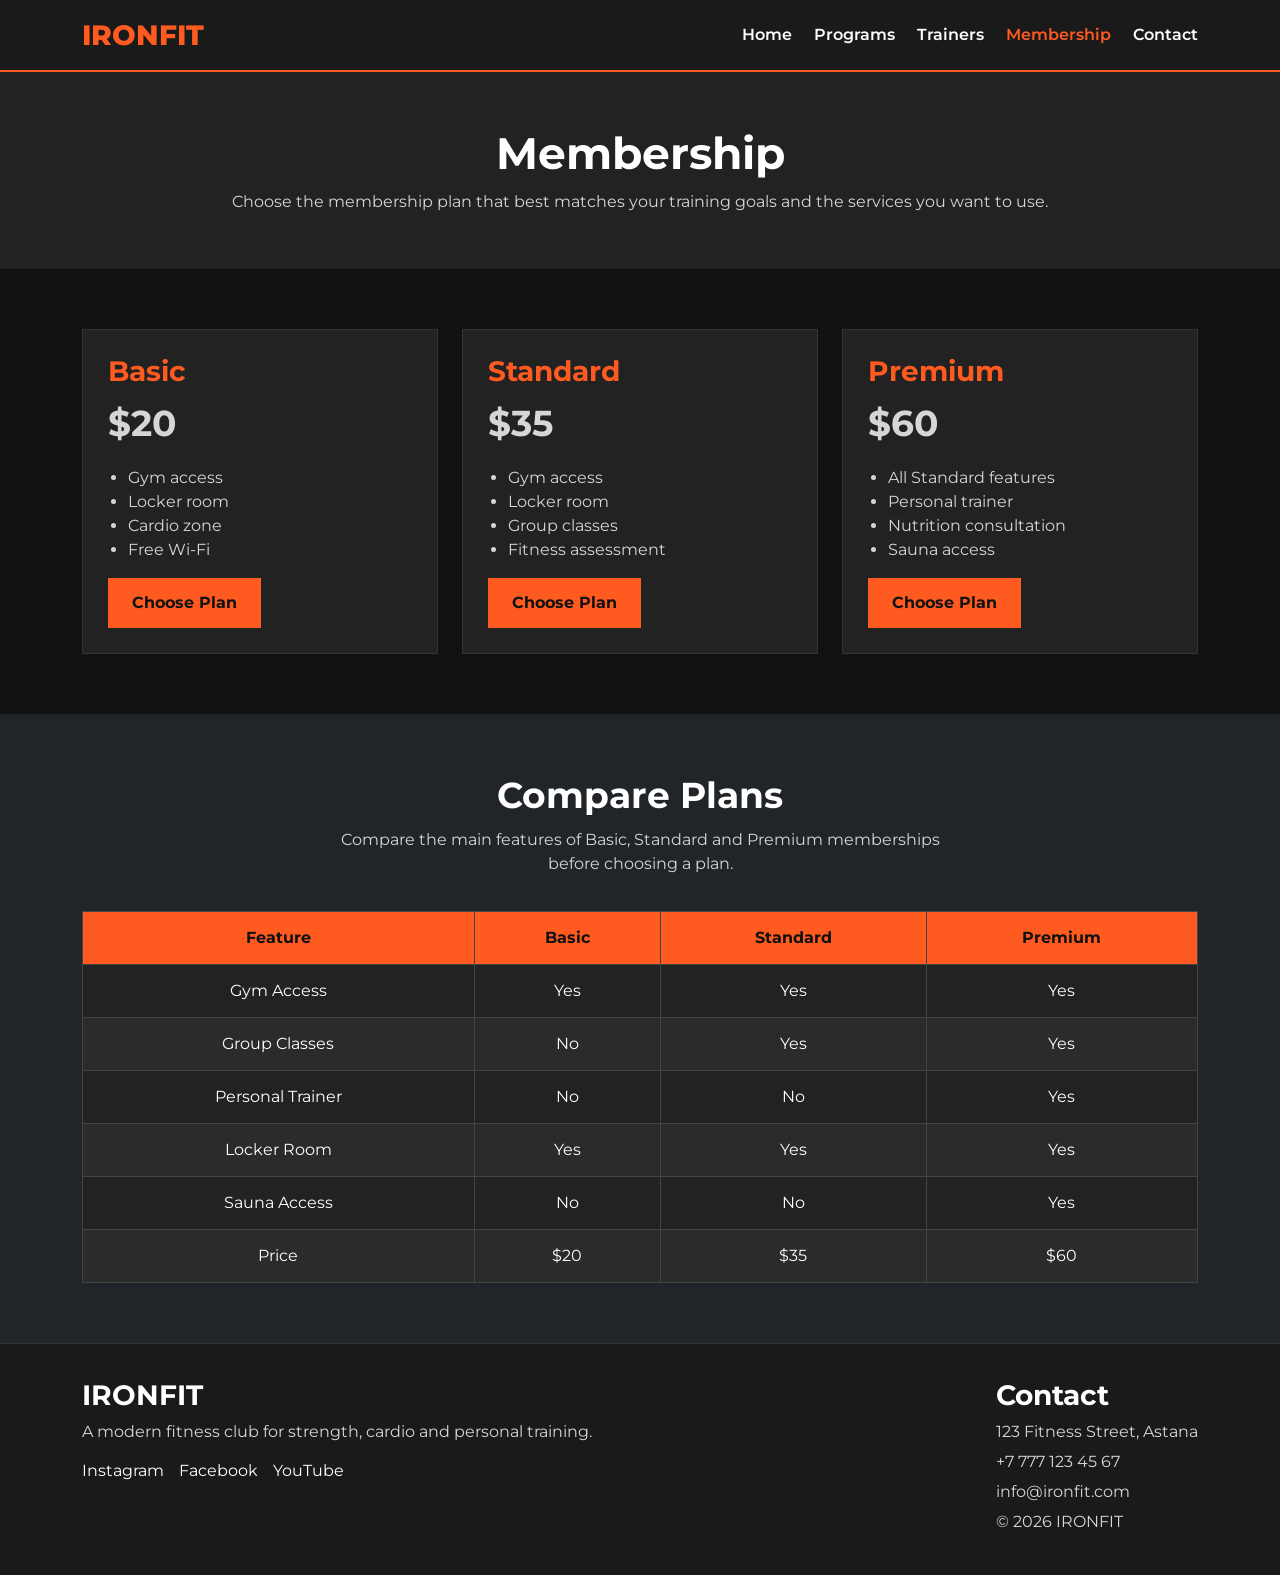
==== membership.html @ 2c19ec23 "Add files via upload" ====
<!DOCTYPE html>
<html lang="en">
<head>
    <meta charset="UTF-8">
    <meta name="viewport" content="width=device-width, initial-scale=1.0">
    <title>IRONFIT | Membership</title>
    <link rel="preconnect" href="https://fonts.googleapis.com">
    <link rel="preconnect" href="https://fonts.gstatic.com" crossorigin>
    <link href="https://fonts.googleapis.com/css2?family=Montserrat:wght@400;600;700;800&display=swap" rel="stylesheet">
    <link href="https://cdn.jsdelivr.net/npm/bootstrap@5.3.8/dist/css/bootstrap.min.css" rel="stylesheet">
    <link rel="stylesheet" href="css/style.css">
</head>
<body>
    <header class="site-header">
        <div class="container header-content">
            <a class="logo" href="index.html">IRONFIT</a>
            <nav>
                <ul class="nav-list">
                    <li><a href="index.html">Home</a></li>
                    <li><a href="programs.html">Programs</a></li>
                    <li><a href="trainers.html">Trainers</a></li>
                    <li><a class="active" href="membership.html">Membership</a></li>
                    <li><a href="contact.html">Contact</a></li>
                </ul>
            </nav>
        </div>
    </header>

    <main>
        <section class="page-title">
            <div class="container">
                <h1>Membership</h1>
                <p>Choose the membership plan that best matches your training goals and the services you want to use.</p>
            </div>
        </section>

        <section class="section">
            <div class="container">
                <div class="row g-4">
                    <div class="col-lg-4 col-md-6 col-12">
                        <article class="plan-card">
                            <h3>Basic</h3>
                            <p class="price">$20</p>
                            <ul>
                                <li>Gym access</li>
                                <li>Locker room</li>
                                <li>Cardio zone</li>
                                <li>Free Wi-Fi</li>
                            </ul>
                            <a class="btn-main" href="contact.html">Choose Plan</a>
                        </article>
                    </div>

                    <div class="col-lg-4 col-md-6 col-12">
                        <article class="plan-card">
                            <h3>Standard</h3>
                            <p class="price">$35</p>
                            <ul>
                                <li>Gym access</li>
                                <li>Locker room</li>
                                <li>Group classes</li>
                                <li>Fitness assessment</li>
                            </ul>
                            <a class="btn-main" href="contact.html">Choose Plan</a>
                        </article>
                    </div>

                    <div class="col-lg-4 col-md-6 col-12">
                        <article class="plan-card">
                            <h3>Premium</h3>
                            <p class="price">$60</p>
                            <ul>
                                <li>All Standard features</li>
                                <li>Personal trainer</li>
                                <li>Nutrition consultation</li>
                                <li>Sauna access</li>
                            </ul>
                            <a class="btn-main" href="contact.html">Choose Plan</a>
                        </article>
                    </div>
                </div>
            </div>
        </section>

        <section class="section bg-dark">
            <div class="container">
                <div class="section-title">
                    <h2>Compare Plans</h2>
                    <p>Compare the main features of Basic, Standard and Premium memberships before choosing a plan.</p>
                </div>

                <div class="table-box">
                    <table class="compare-table">
                        <thead>
                            <tr>
                                <th>Feature</th>
                                <th>Basic</th>
                                <th>Standard</th>
                                <th>Premium</th>
                            </tr>
                        </thead>
                        <tbody>
                            <tr>
                                <td>Gym Access</td>
                                <td>Yes</td>
                                <td>Yes</td>
                                <td>Yes</td>
                            </tr>
                            <tr>
                                <td>Group Classes</td>
                                <td>No</td>
                                <td>Yes</td>
                                <td>Yes</td>
                            </tr>
                            <tr>
                                <td>Personal Trainer</td>
                                <td>No</td>
                                <td>No</td>
                                <td>Yes</td>
                            </tr>
                            <tr>
                                <td>Locker Room</td>
                                <td>Yes</td>
                                <td>Yes</td>
                                <td>Yes</td>
                            </tr>
                            <tr>
                                <td>Sauna Access</td>
                                <td>No</td>
                                <td>No</td>
                                <td>Yes</td>
                            </tr>
                            <tr>
                                <td>Price</td>
                                <td>$20</td>
                                <td>$35</td>
                                <td>$60</td>
                            </tr>
                        </tbody>
                    </table>
                </div>
            </div>
        </section>
    </main>

    <footer class="site-footer">
        <div class="container footer-content">
            <div>
                <h3>IRONFIT</h3>
                <p>A modern fitness club for strength, cardio and personal training.</p>
                <ul class="social-links">
                    <li><a href="https://www.instagram.com/" target="_blank">Instagram</a></li>
                    <li><a href="https://www.facebook.com/" target="_blank">Facebook</a></li>
                    <li><a href="https://www.youtube.com/" target="_blank">YouTube</a></li>
                </ul>
            </div>
            <div>
                <h3>Contact</h3>
                <p>123 Fitness Street, Astana</p>
                <p>+7 777 123 45 67</p>
                <p>info@ironfit.com</p>
                <p>© 2026 IRONFIT</p>
            </div>
        </div>
    </footer>
</body>
</html>
---- css/style.css ----
:root {
    --main-color: #ff5a1f;
    --dark-color: #1a1a1a;
    --light-color: #ffffff;
    --gray-color: #d6d6d6;
}

* {
    box-sizing: border-box;
}

body {
    margin: 0;
    font-family: "Montserrat", sans-serif;
    background-color: #111111;
    color: var(--light-color);
}

img {
    width: 100%;
    display: block;
}

a {
    text-decoration: none;
    color: inherit;
}

h1,
h2,
h3 {
    font-weight: 700;
}

/* Header - Flexbox */
.site-header {
    background-color: var(--dark-color);
    border-bottom: 2px solid var(--main-color);
}

.header-content {
    min-height: 70px;
    display: flex;
    justify-content: space-between;
    align-items: center;
}

.logo {
    color: var(--main-color);
    font-size: 28px;
    font-weight: 800;
}

.nav-list {
    display: flex;
    gap: 22px;
    margin: 0;
    padding: 0;
    list-style: none;
}

.nav-list a {
    color: var(--light-color);
    font-weight: 600;
}

.nav-list a:hover,
.nav-list a:focus {
    color: var(--main-color);
}

.active {
    color: var(--main-color) !important;
}

/* Home hero - positioning */
.hero {
    position: relative;
    min-height: 520px;
    display: flex;
    align-items: center;
    background: linear-gradient(rgba(0, 0, 0, 0.65), rgba(0, 0, 0, 0.65)),
        url("../images/background.jpg") center/cover no-repeat;
}

.hero-content {
    max-width: 650px;
}

.hero h1 {
    font-size: 58px;
    margin-bottom: 15px;
}

.hero p {
    color: var(--gray-color);
    font-size: 18px;
    margin-bottom: 25px;
}

.hero-label {
    position: absolute;
    top: 25px;
    right: 30px;
    padding: 8px 14px;
    background-color: var(--main-color);
    color: #111111;
    font-weight: 700;
}

.btn-main {
    display: inline-block;
    padding: 11px 22px;
    border: 2px solid var(--main-color);
    background-color: var(--main-color);
    color: #111111;
    font-weight: 700;
}

.btn-main:hover,
.btn-main:focus {
    background-color: transparent;
    color: var(--main-color);
}

/* Common sections */
.section {
    padding: 60px 0;
}

.section-title {
    margin-bottom: 35px;
    text-align: center;
}

.section-title h2 {
    font-size: 36px;
    margin-bottom: 10px;
}

.section-title p {
    color: var(--gray-color);
    margin: 0 auto;
    max-width: 650px;
}

.page-title {
    padding: 55px 0;
    background-color: #222222;
    text-align: center;
}

.page-title h1 {
    margin-bottom: 10px;
    font-size: 44px;
}

.page-title p {
    margin: 0;
    color: var(--gray-color);
}

/* CSS Grid requirement */
.feature-grid {
    display: grid;
    grid-template-columns: repeat(3, 1fr);
    gap: 20px;
}

.feature-card,
.trainer-card,
.plan-card,
.contact-box {
    padding: 25px;
    background-color: #222222;
    border: 1px solid #333333;
}

.feature-card h3,
.trainer-card h3,
.plan-card h3 {
    color: var(--main-color);
}

.feature-card p,
.trainer-card p,
.plan-card p,
.contact-box p {
    color: var(--gray-color);
}

/* Programs */
.program-card {
    height: 100%;
    background-color: #222222;
    border: 1px solid #333333;
    transition: 0.3s;
}

.program-card:hover {
    transform: translateY(-10px);
}

.program-card img {
    height: 210px;
    object-fit: cover;
}

.program-content {
    padding: 20px;
}

.program-content p {
    color: var(--gray-color);
}

/* Trainers - CSS Grid */
.trainer-grid {
    display: grid;
    grid-template-columns: repeat(4, 1fr);
    gap: 20px;
}

.trainer-card {
    padding: 0;
    overflow: hidden;
    transition: 0.3s;
}

.trainer-card:hover {
    transform: translateY(-10px);
}

.trainer-card img {
    height: 320px;
    object-fit: cover;
}

.trainer-info {
    padding: 20px;
}

/* Membership */
.plan-card {
    height: 100%;
}

.price {
    font-size: 36px;
    font-weight: 700;
    color: var(--light-color);
}

.plan-card ul {
    padding-left: 20px;
    color: var(--gray-color);
}

.table-box {
    overflow-x: auto;
}

.compare-table {
    width: 100%;
    min-width: 600px;
    border-collapse: collapse;
    background-color: #222222;
}

.compare-table th,
.compare-table td {
    padding: 14px;
    border: 1px solid #444444;
    text-align: center;
}

.compare-table th {
    background-color: var(--main-color);
    color: #111111;
}

/* nth-child requirement */
.compare-table tbody tr:nth-child(even) {
    background-color: #2b2b2b;
}

/* Contact form */
.contact-box {
    height: 100%;
}

.form-label {
    font-weight: 600;
}

.form-control,
.form-select {
    background-color: #1a1a1a;
    border: 1px solid #555555;
    color: var(--light-color);
}

.form-control:focus,
.form-select:focus {
    background-color: #1a1a1a;
    color: var(--light-color);
    border-color: var(--main-color);
    box-shadow: none;
}

.form-control::placeholder {
    color: #999999;
}

/* Footer - Flexbox */
.site-footer {
    padding: 35px 0;
    background-color: var(--dark-color);
    border-top: 1px solid #333333;
}

.footer-content {
    display: flex;
    justify-content: space-between;
    gap: 30px;
}

.site-footer p {
    color: var(--gray-color);
    margin-bottom: 6px;
}

.social-links {
    display: flex;
    gap: 15px;
    padding: 0;
    margin: 15px 0 0;
    list-style: none;
}

.social-links a:hover,
.social-links a:focus {
    color: var(--main-color);
}

/* Tablet */
@media (max-width: 992px) {
    .header-content {
        flex-direction: column;
        padding: 18px 0;
        gap: 12px;
    }

    .feature-grid,
    .trainer-grid {
        grid-template-columns: repeat(2, 1fr);
    }

    .hero h1 {
        font-size: 46px;
    }
}

/* Mobile */
@media (max-width: 576px) {
    .nav-list {
        flex-direction: column;
        align-items: center;
        gap: 8px;
    }

    .feature-grid,
    .trainer-grid {
        grid-template-columns: 1fr;
    }

    .hero {
        min-height: 450px;
    }

    .hero h1 {
        font-size: 38px;
    }

    .hero-label {
        display: none;
    }

    .footer-content {
        flex-direction: column;
    }
}
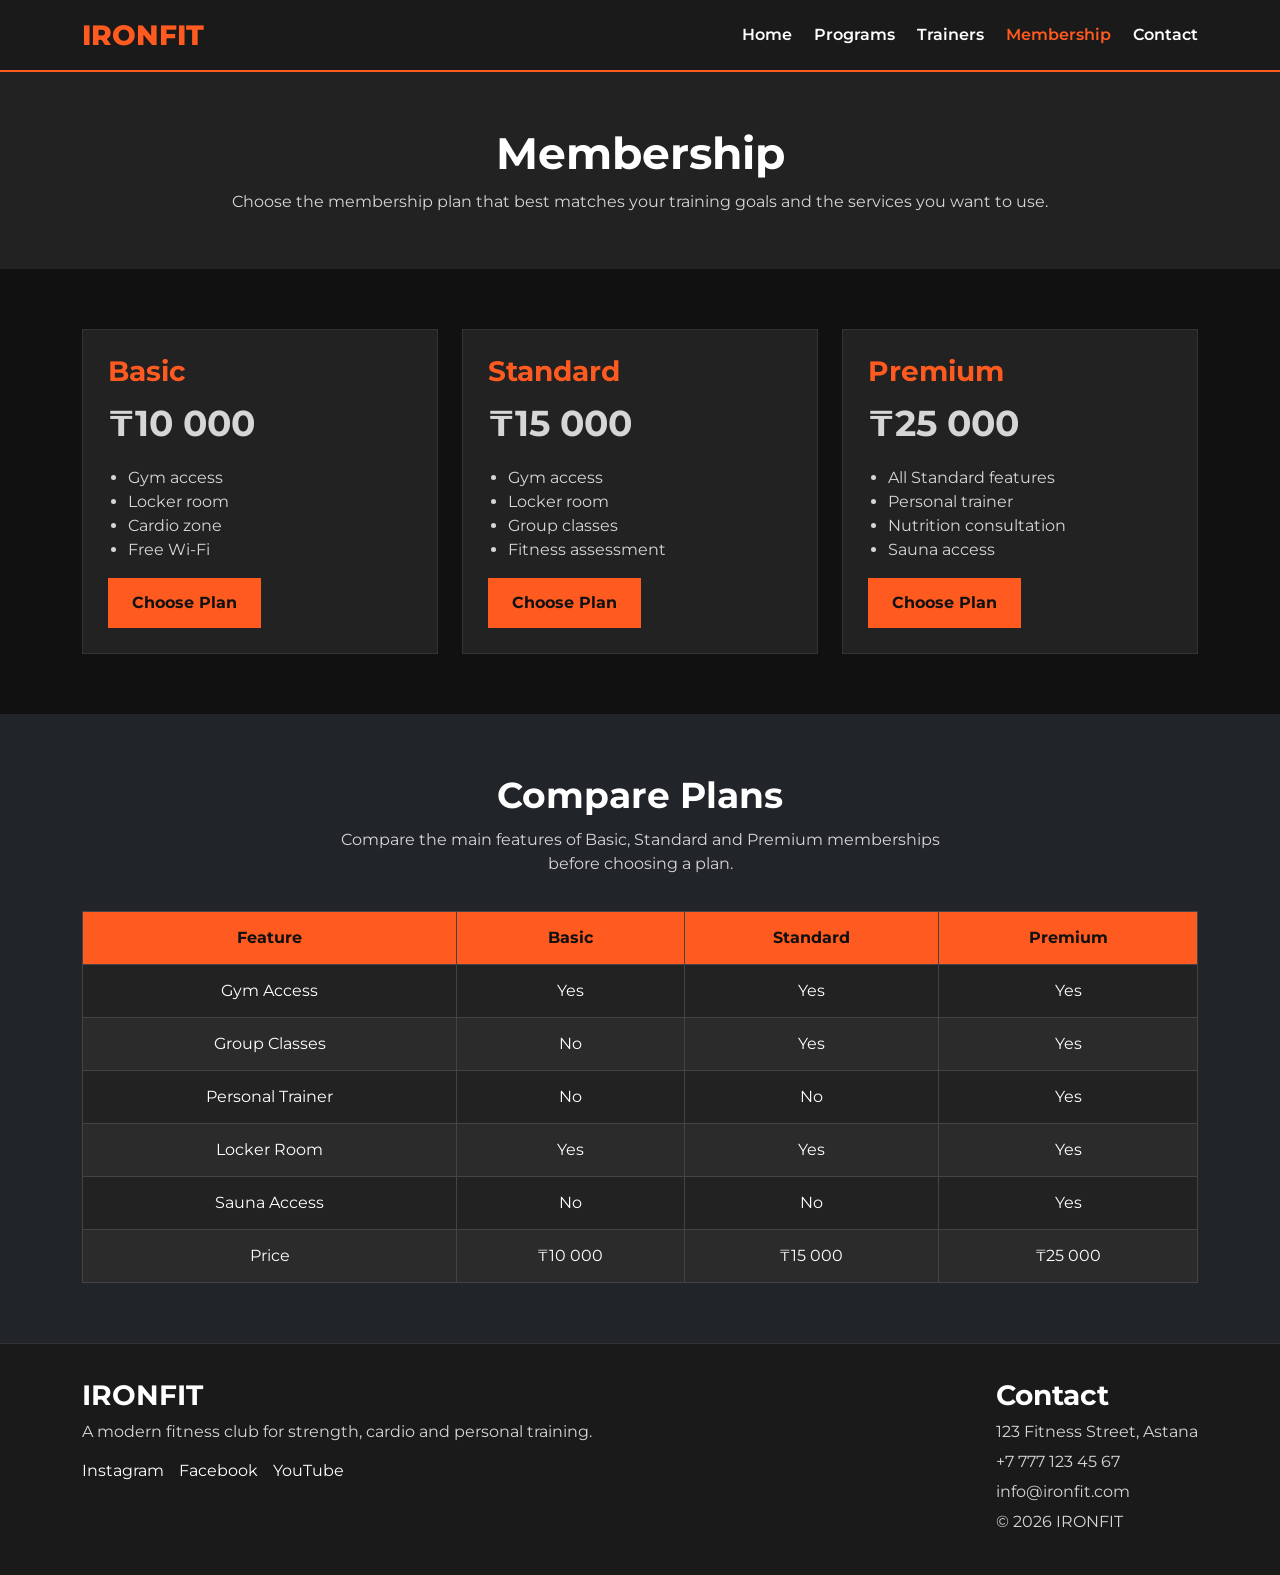
==== commit 4fb70c81: "Update membership.html" ====
--- a/membership.html
+++ b/membership.html
@@ -40,7 +40,7 @@
                     <div class="col-lg-4 col-md-6 col-12">
                         <article class="plan-card">
                             <h3>Basic</h3>
-                            <p class="price">$20</p>
+                            <p class="price">₸10 000</p>
                             <ul>
                                 <li>Gym access</li>
                                 <li>Locker room</li>
@@ -54,7 +54,7 @@
                     <div class="col-lg-4 col-md-6 col-12">
                         <article class="plan-card">
                             <h3>Standard</h3>
-                            <p class="price">$35</p>
+                            <p class="price">₸15 000</p>
                             <ul>
                                 <li>Gym access</li>
                                 <li>Locker room</li>
@@ -68,7 +68,7 @@
                     <div class="col-lg-4 col-md-6 col-12">
                         <article class="plan-card">
                             <h3>Premium</h3>
-                            <p class="price">$60</p>
+                            <p class="price">₸25 000</p>
                             <ul>
                                 <li>All Standard features</li>
                                 <li>Personal trainer</li>
@@ -132,9 +132,9 @@
                             </tr>
                             <tr>
                                 <td>Price</td>
-                                <td>$20</td>
-                                <td>$35</td>
-                                <td>$60</td>
+                                <td>₸10 000</td>
+                                <td>₸15 000</td>
+                                <td>₸25 000</td>
                             </tr>
                         </tbody>
                     </table>
--- a/css/style.css
+++ b/css/style.css
@@ -32,7 +32,6 @@
     font-weight: 700;
 }
 
-/* Header - Flexbox */
 .site-header {
     background-color: var(--dark-color);
     border-bottom: 2px solid var(--main-color);
@@ -73,7 +72,6 @@
     color: var(--main-color) !important;
 }
 
-/* Home hero - positioning */
 .hero {
     position: relative;
     min-height: 520px;
@@ -123,7 +121,6 @@
     color: var(--main-color);
 }
 
-/* Common sections */
 .section {
     padding: 60px 0;
 }
@@ -160,7 +157,6 @@
     color: var(--gray-color);
 }
 
-/* CSS Grid requirement */
 .feature-grid {
     display: grid;
     grid-template-columns: repeat(3, 1fr);
@@ -189,7 +185,6 @@
     color: var(--gray-color);
 }
 
-/* Programs */
 .program-card {
     height: 100%;
     background-color: #222222;
@@ -214,7 +209,6 @@
     color: var(--gray-color);
 }
 
-/* Trainers - CSS Grid */
 .trainer-grid {
     display: grid;
     grid-template-columns: repeat(4, 1fr);
@@ -240,7 +234,6 @@
     padding: 20px;
 }
 
-/* Membership */
 .plan-card {
     height: 100%;
 }
@@ -279,12 +272,10 @@
     color: #111111;
 }
 
-/* nth-child requirement */
 .compare-table tbody tr:nth-child(even) {
     background-color: #2b2b2b;
 }
 
-/* Contact form */
 .contact-box {
     height: 100%;
 }
@@ -312,7 +303,6 @@
     color: #999999;
 }
 
-/* Footer - Flexbox */
 .site-footer {
     padding: 35px 0;
     background-color: var(--dark-color);
@@ -343,7 +333,6 @@
     color: var(--main-color);
 }
 
-/* Tablet */
 @media (max-width: 992px) {
     .header-content {
         flex-direction: column;
@@ -361,7 +350,6 @@
     }
 }
 
-/* Mobile */
 @media (max-width: 576px) {
     .nav-list {
         flex-direction: column;
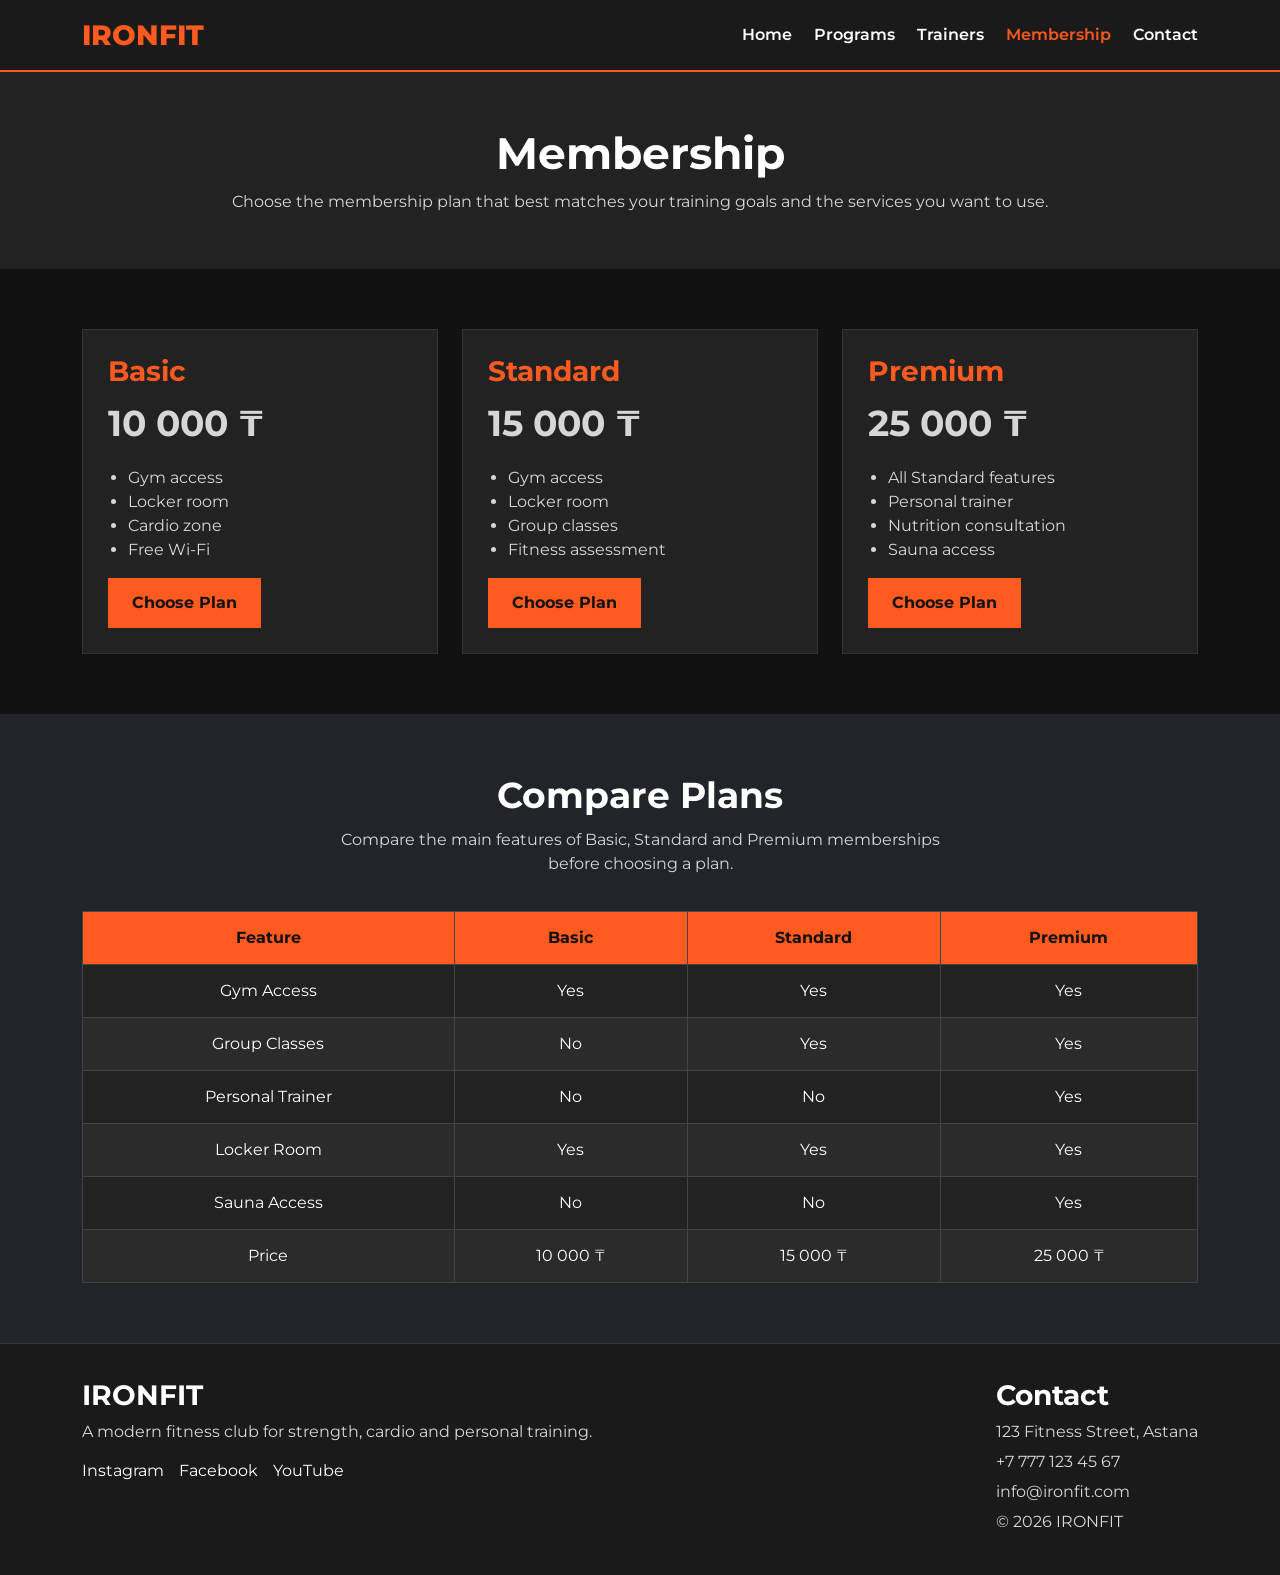
==== commit 887f95f6: "Update membership.html" ====
--- a/membership.html
+++ b/membership.html
@@ -40,7 +40,7 @@
                     <div class="col-lg-4 col-md-6 col-12">
                         <article class="plan-card">
                             <h3>Basic</h3>
-                            <p class="price">₸10 000</p>
+                            <p class="price">10 000 ₸</p>
                             <ul>
                                 <li>Gym access</li>
                                 <li>Locker room</li>
@@ -54,7 +54,7 @@
                     <div class="col-lg-4 col-md-6 col-12">
                         <article class="plan-card">
                             <h3>Standard</h3>
-                            <p class="price">₸15 000</p>
+                            <p class="price">15 000 ₸</p>
                             <ul>
                                 <li>Gym access</li>
                                 <li>Locker room</li>
@@ -68,7 +68,7 @@
                     <div class="col-lg-4 col-md-6 col-12">
                         <article class="plan-card">
                             <h3>Premium</h3>
-                            <p class="price">₸25 000</p>
+                            <p class="price">25 000 ₸</p>
                             <ul>
                                 <li>All Standard features</li>
                                 <li>Personal trainer</li>
@@ -132,9 +132,9 @@
                             </tr>
                             <tr>
                                 <td>Price</td>
-                                <td>₸10 000</td>
-                                <td>₸15 000</td>
-                                <td>₸25 000</td>
+                                <td>10 000 ₸</td>
+                                <td>15 000 ₸</td>
+                                <td>25 000 ₸</td>
                             </tr>
                         </tbody>
                     </table>
